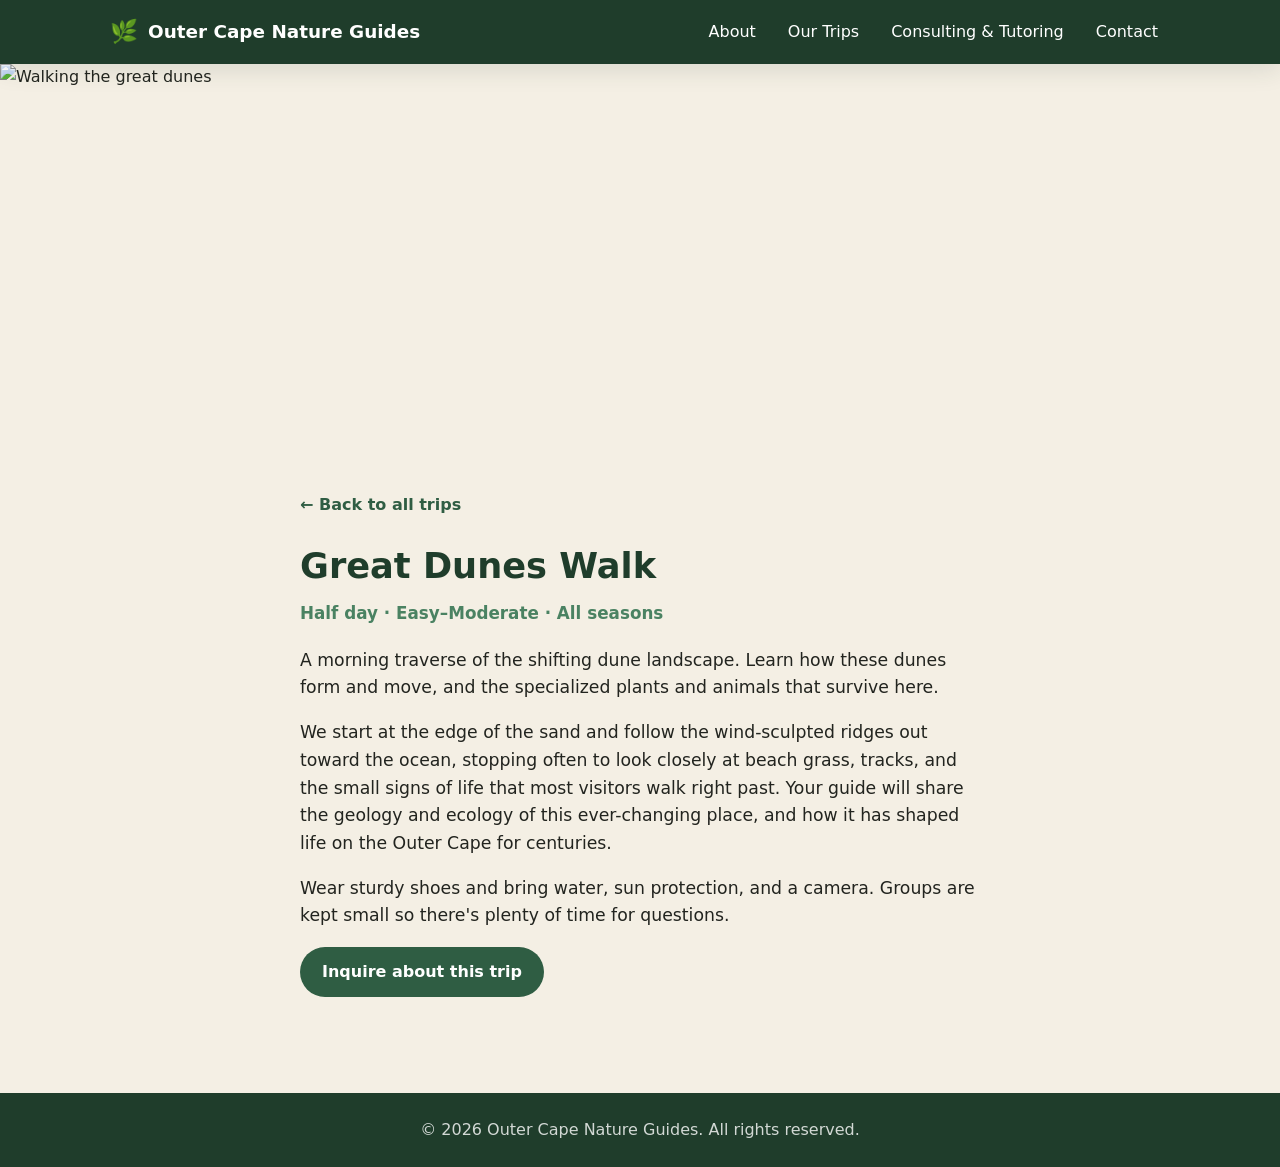
==== trips/dock-nightlife.html @ b0de97fe "Rename great-dunes-walk.html to dock-nightlife.html" ====
<!DOCTYPE html>
<html lang="en">
<head>
  <meta charset="UTF-8" />
  <meta name="viewport" content="width=device-width, initial-scale=1.0" />
  <title>Great Dunes Walk — Outer Cape Nature Guides</title>
  <meta name="description" content="A morning traverse of the shifting dune landscape of the Outer Cape." />
  <link rel="stylesheet" href="../css/style.css" />
</head>
<body>
  <header class="site-header">
    <div class="container header-inner">
      <a class="brand" href="../index.html">
        <span class="brand-mark">🌿</span>
        <span class="brand-name">Outer Cape Nature Guides</span>
      </a>
      <nav class="site-nav" aria-label="Primary">
        <button class="nav-toggle" aria-expanded="false" aria-controls="nav-menu" aria-label="Toggle navigation">
          <span></span><span></span><span></span>
        </button>
        <ul id="nav-menu" class="nav-menu">
          <li><a href="../index.html#about">About</a></li>
          <li><a href="../index.html#our-trips">Our Trips</a></li>
          <li><a href="../index.html#consulting">Consulting &amp; Tutoring</a></li>
          <li><a href="../index.html#contact">Contact</a></li>
        </ul>
      </nav>
    </div>
  </header>

  <main>
    <div class="trip-hero">
      <img src="https://picsum.photos/seed/dunes/1600/700" alt="Walking the great dunes" />
    </div>

    <section class="trip-detail">
      <div class="container prose">
        <a class="trip-back" href="../index.html#our-trips">&larr; Back to all trips</a>
        <h1>Great Dunes Walk</h1>
        <p class="trip-meta">Half day &middot; Easy&ndash;Moderate &middot; All seasons</p>

        <p>
          A morning traverse of the shifting dune landscape. Learn how these
          dunes form and move, and the specialized plants and animals that
          survive here.
        </p>
        <p>
          We start at the edge of the sand and follow the wind-sculpted ridges
          out toward the ocean, stopping often to look closely at beach grass,
          tracks, and the small signs of life that most visitors walk right past.
          Your guide will share the geology and ecology of this ever-changing
          place, and how it has shaped life on the Outer Cape for centuries.
        </p>
        <p>
          Wear sturdy shoes and bring water, sun protection, and a camera. Groups
          are kept small so there's plenty of time for questions.
        </p>

        <a class="btn btn-primary" href="../index.html#contact">Inquire about this trip</a>
      </div>
    </section>
  </main>

  <footer class="site-footer">
    <div class="container">
      <p>&copy; <span data-year>2026</span> Outer Cape Nature Guides. All rights reserved.</p>
    </div>
  </footer>

  <script src="../js/main.js"></script>
</body>
</html>
---- css/style.css ----
/* ------------------------------------------------------------------
   Outer Cape Nature Guides — styles
   Earthy, coastal palette. Responsive, no build step required.
------------------------------------------------------------------ */

:root {
  --green-900: #1f3d2b;
  --green-700: #2f5d43;
  --green-500: #4a8262;
  --sand: #f4efe4;
  --sand-dark: #e7dfcc;
  --ink: #22241f;
  --muted: #5c6157;
  --white: #ffffff;
  --shadow: 0 6px 24px rgba(31, 61, 43, 0.12);
  --radius: 14px;
  --max-width: 1100px;
}

* { box-sizing: border-box; }

html { scroll-behavior: smooth; scroll-padding-top: 84px; }

body {
  margin: 0;
  font-family: "Segoe UI", system-ui, -apple-system, Helvetica, Arial, sans-serif;
  color: var(--ink);
  background: var(--sand);
  line-height: 1.6;
}

img { max-width: 100%; display: block; }

a { color: var(--green-700); }

.container {
  width: 100%;
  max-width: var(--max-width);
  margin: 0 auto;
  padding: 0 20px;
}

/* ---------- Header / nav ---------- */
.site-header {
  position: sticky;
  top: 0;
  z-index: 50;
  background: var(--green-900);
  color: var(--white);
  box-shadow: var(--shadow);
}

.header-inner {
  display: flex;
  align-items: center;
  justify-content: space-between;
  min-height: 64px;
}

.brand {
  display: flex;
  align-items: center;
  gap: 10px;
  color: var(--white);
  text-decoration: none;
  font-weight: 700;
  font-size: 1.15rem;
}

.brand-mark { font-size: 1.4rem; }

.nav-menu {
  list-style: none;
  display: flex;
  gap: 8px;
  margin: 0;
  padding: 0;
}

.nav-menu a {
  color: var(--white);
  text-decoration: none;
  padding: 8px 12px;
  border-radius: 8px;
  font-weight: 500;
  transition: background 0.15s ease;
}

.nav-menu a:hover,
.nav-menu a[aria-current="page"] {
  background: rgba(255, 255, 255, 0.14);
}

.nav-toggle {
  display: none;
  flex-direction: column;
  gap: 5px;
  background: none;
  border: 0;
  cursor: pointer;
  padding: 8px;
}
.nav-toggle span {
  width: 24px;
  height: 2px;
  background: var(--white);
  display: block;
}

/* ---------- Buttons ---------- */
.btn {
  display: inline-block;
  padding: 12px 22px;
  border-radius: 999px;
  text-decoration: none;
  font-weight: 600;
  transition: transform 0.1s ease, background 0.15s ease;
}
.btn:hover { transform: translateY(-1px); }

.btn-primary {
  background: var(--green-700);
  color: var(--white);
}
.btn-primary:hover { background: var(--green-500); }

.btn-ghost {
  background: transparent;
  color: var(--green-900);
  border: 2px solid var(--green-700);
}
.btn-ghost:hover { background: rgba(47, 93, 67, 0.08); }

/* ---------- Hero ---------- */
.hero {
  background: linear-gradient(180deg, var(--sand) 0%, var(--sand-dark) 100%);
  padding: 56px 0;
}
.hero-inner {
  display: grid;
  grid-template-columns: 1fr 1fr;
  gap: 40px;
  align-items: center;
}
.hero-text h1 {
  font-size: 2.6rem;
  line-height: 1.15;
  margin: 0 0 16px;
  color: var(--green-900);
}
.hero-text p { font-size: 1.15rem; color: var(--muted); margin: 0 0 24px; }
.hero-actions { display: flex; gap: 14px; flex-wrap: wrap; }
.hero-image img {
  border-radius: var(--radius);
  box-shadow: var(--shadow);
  width: 100%;
  height: 100%;
  object-fit: cover;
}

/* ---------- Sections ---------- */
.section { padding: 64px 0; }
.section-alt { background: var(--white); }

.section-title {
  font-size: 2rem;
  color: var(--green-900);
  margin: 0 0 8px;
}
.section-title::after {
  content: "";
  display: block;
  width: 64px;
  height: 4px;
  background: var(--green-500);
  border-radius: 2px;
  margin-top: 10px;
}
.section-lead { color: var(--muted); font-size: 1.1rem; max-width: 640px; }
.section-cta { margin-top: 32px; }

.prose { max-width: 720px; }
.prose p { font-size: 1.08rem; }

.contact-list { list-style: none; padding: 0; font-size: 1.08rem; }
.contact-list li { margin-bottom: 8px; }

/* ---------- Trips grid ---------- */
.trip-grid {
  list-style: none;
  margin: 28px 0 0;
  padding: 0;
  display: grid;
  grid-template-columns: repeat(auto-fill, minmax(300px, 1fr));
  gap: 28px;
}
.trip-card {
  display: flex;
  flex-direction: column;
  background: var(--white);
  border-radius: var(--radius);
  overflow: hidden;
  box-shadow: var(--shadow);
  transition: transform 0.12s ease, box-shadow 0.15s ease;
}
.trip-card:hover {
  transform: translateY(-3px);
  box-shadow: 0 10px 30px rgba(31, 61, 43, 0.18);
}
.trip-card-link {
  display: flex;
  flex-direction: column;
  height: 100%;
  text-decoration: none;
  color: inherit;
}
.trip-card-media img {
  width: 100%;
  height: 200px;
  object-fit: cover;
}
.trip-card-body {
  padding: 20px 22px 24px;
  display: flex;
  flex-direction: column;
  flex: 1;
}
.trip-card-body h3 { margin: 0 0 4px; color: var(--green-900); font-size: 1.3rem; }
.trip-card:hover .trip-card-body h3 { color: var(--green-500); }
.trip-meta { color: var(--green-500); font-weight: 600; margin: 0 0 12px; font-size: 0.95rem; }

/* ---------- Trip detail page ---------- */
.trip-hero { position: relative; }
.trip-hero img {
  width: 100%;
  height: 380px;
  object-fit: cover;
}
.trip-detail { padding: 48px 0 64px; }
.trip-detail .trip-meta { font-size: 1.05rem; margin-bottom: 20px; }
.trip-detail h1 { color: var(--green-900); font-size: 2.2rem; margin: 0 0 6px; }
.trip-back { display: inline-block; margin-bottom: 20px; font-weight: 600; text-decoration: none; }
.trip-back:hover { text-decoration: underline; }
.trip-detail .prose { margin-bottom: 32px; }
@media (max-width: 820px) {
  .trip-hero img { height: 260px; }
}

/* ---------- Footer ---------- */
.site-footer {
  background: var(--green-900);
  color: rgba(255, 255, 255, 0.8);
  padding: 24px 0;
  text-align: center;
}
.site-footer p { margin: 0; }

/* ---------- Responsive ---------- */
@media (max-width: 820px) {
  .hero-inner { grid-template-columns: 1fr; }
  .hero-image { order: -1; }
  .hero-text h1 { font-size: 2.1rem; }

  .nav-toggle { display: flex; }
  .nav-menu {
    position: absolute;
    top: 64px;
    right: 0;
    left: 0;
    background: var(--green-900);
    flex-direction: column;
    gap: 0;
    padding: 8px 16px 16px;
    display: none;
  }
  .nav-menu.is-open { display: flex; }
  .nav-menu a { display: block; padding: 12px; }
}
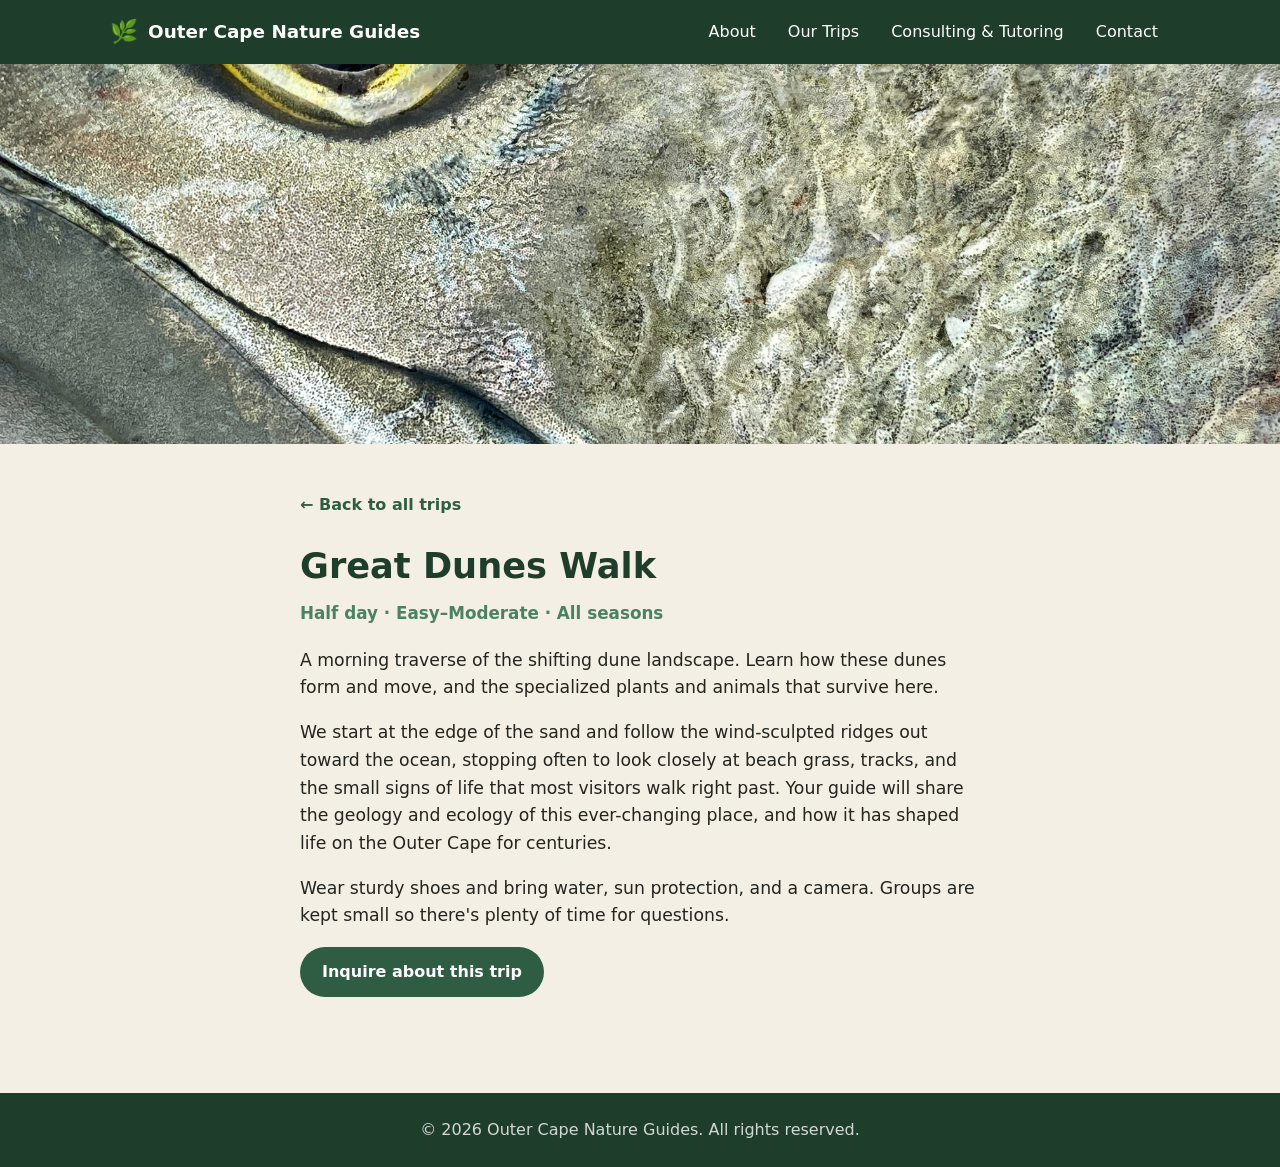
==== commit bce09649: "Update image source for Dock Nightlife section" ====
--- a/trips/dock-nightlife.html
+++ b/trips/dock-nightlife.html
@@ -30,7 +30,7 @@
 
   <main>
     <div class="trip-hero">
-      <img src="https://picsum.photos/seed/dunes/1600/700" alt="Walking the great dunes" />
+      <img src="../img/13-IMG_23689.jpg" alt="Dock Nighlife" />
     </div>
 
     <section class="trip-detail">
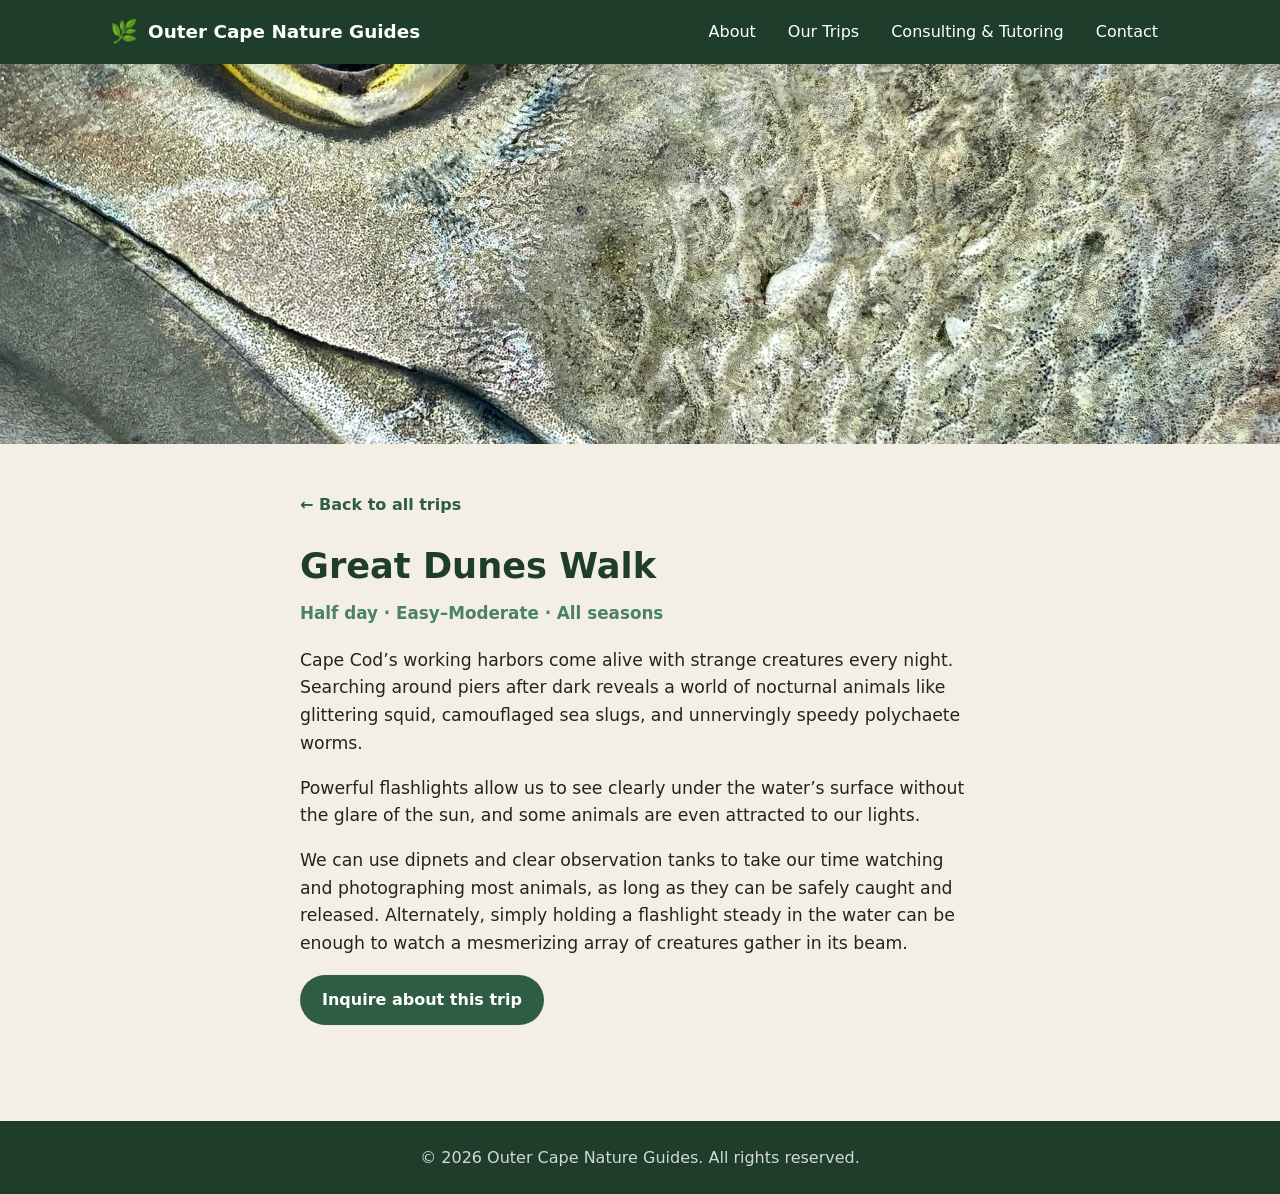
==== commit 9ffe7041: "Revise trip description for dock nightlife experience Updated the description of the Great Dunes Wal" ====
--- a/trips/dock-nightlife.html
+++ b/trips/dock-nightlife.html
@@ -40,22 +40,14 @@
         <p class="trip-meta">Half day &middot; Easy&ndash;Moderate &middot; All seasons</p>
 
         <p>
-          A morning traverse of the shifting dune landscape. Learn how these
-          dunes form and move, and the specialized plants and animals that
-          survive here.
+          Cape Cod’s working harbors come alive with strange creatures every night. Searching around piers after dark reveals a world of nocturnal animals like glittering squid, camouflaged sea slugs, and unnervingly speedy polychaete worms.
         </p>
         <p>
-          We start at the edge of the sand and follow the wind-sculpted ridges
-          out toward the ocean, stopping often to look closely at beach grass,
-          tracks, and the small signs of life that most visitors walk right past.
-          Your guide will share the geology and ecology of this ever-changing
-          place, and how it has shaped life on the Outer Cape for centuries.
+          Powerful flashlights allow us to see clearly under the water’s surface without the glare of the sun, and some animals are even attracted to our lights.
         </p>
         <p>
-          Wear sturdy shoes and bring water, sun protection, and a camera. Groups
-          are kept small so there's plenty of time for questions.
+          We can use dipnets and clear observation tanks to take our time watching and photographing most animals, as long as they can be safely caught and released. Alternately, simply holding a flashlight steady in the water can be enough to watch a mesmerizing array of creatures gather in its beam. 
         </p>
-
         <a class="btn btn-primary" href="../index.html#contact">Inquire about this trip</a>
       </div>
     </section>
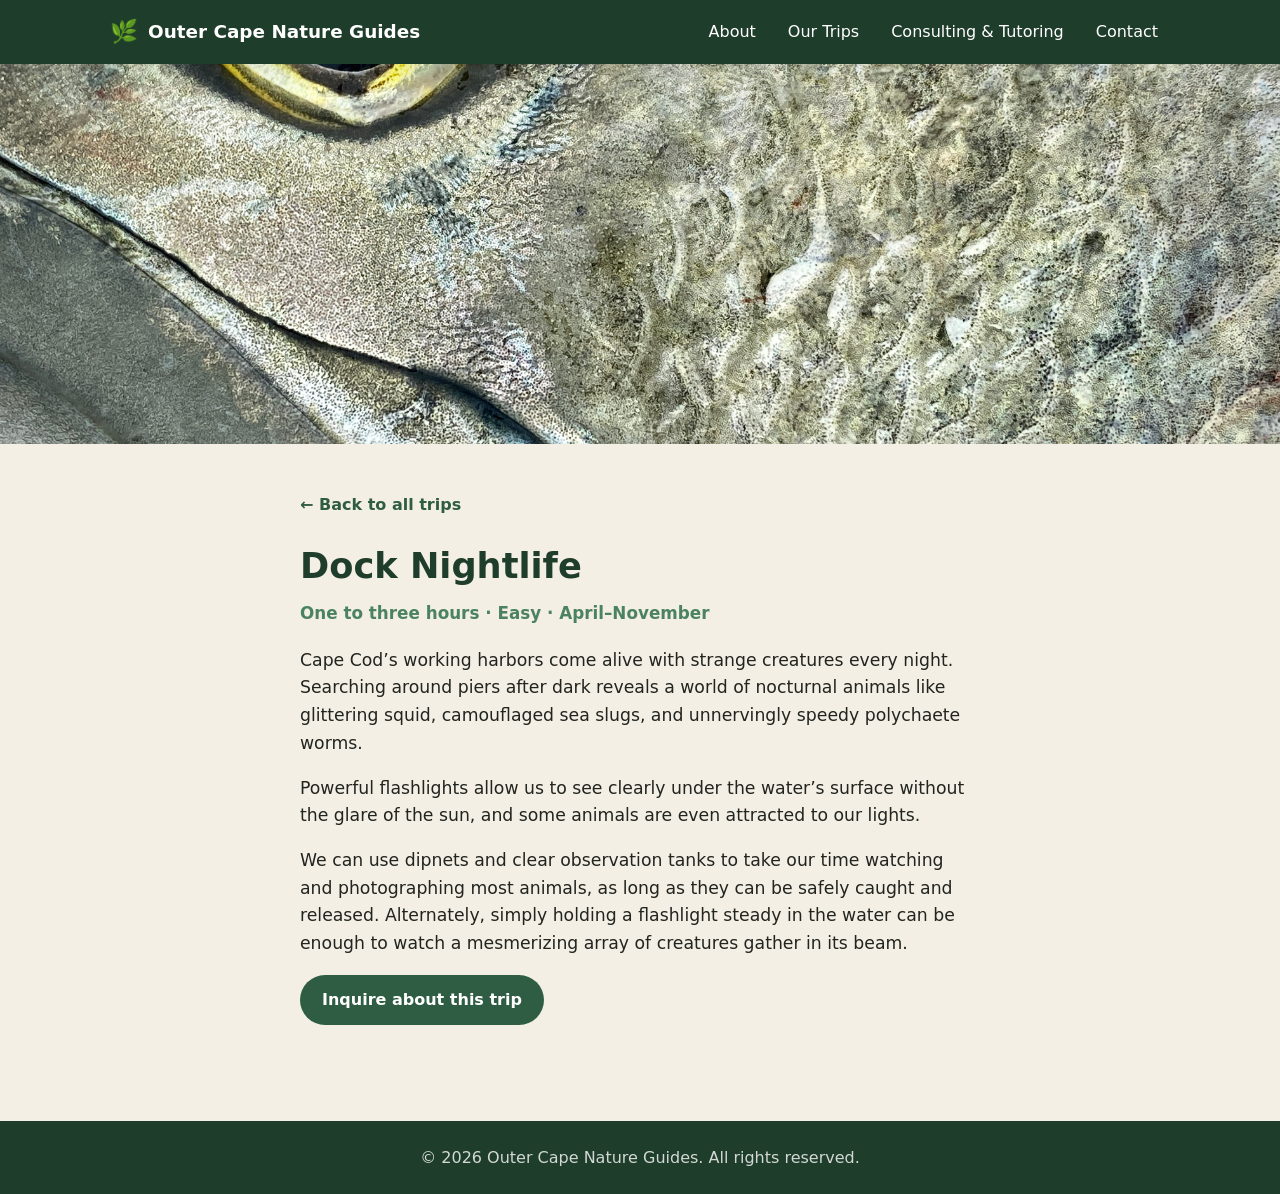
==== commit a9ac87dc: "Update title and description for Dock Nightlife page" ====
--- a/trips/dock-nightlife.html
+++ b/trips/dock-nightlife.html
@@ -3,8 +3,8 @@
 <head>
   <meta charset="UTF-8" />
   <meta name="viewport" content="width=device-width, initial-scale=1.0" />
-  <title>Great Dunes Walk — Outer Cape Nature Guides</title>
-  <meta name="description" content="A morning traverse of the shifting dune landscape of the Outer Cape." />
+  <title>Dock Nightlife — Outer Cape Nature Guides</title>
+  <meta name="description" content="Peering off piers at an underwater world." />
   <link rel="stylesheet" href="../css/style.css" />
 </head>
 <body>
@@ -36,8 +36,8 @@
     <section class="trip-detail">
       <div class="container prose">
         <a class="trip-back" href="../index.html#our-trips">&larr; Back to all trips</a>
-        <h1>Great Dunes Walk</h1>
-        <p class="trip-meta">Half day &middot; Easy&ndash;Moderate &middot; All seasons</p>
+        <h1>Dock Nightlife</h1>
+        <p class="trip-meta">One to three hours &middot; Easy &middot; April&ndash;November</p>
 
         <p>
           Cape Cod’s working harbors come alive with strange creatures every night. Searching around piers after dark reveals a world of nocturnal animals like glittering squid, camouflaged sea slugs, and unnervingly speedy polychaete worms.
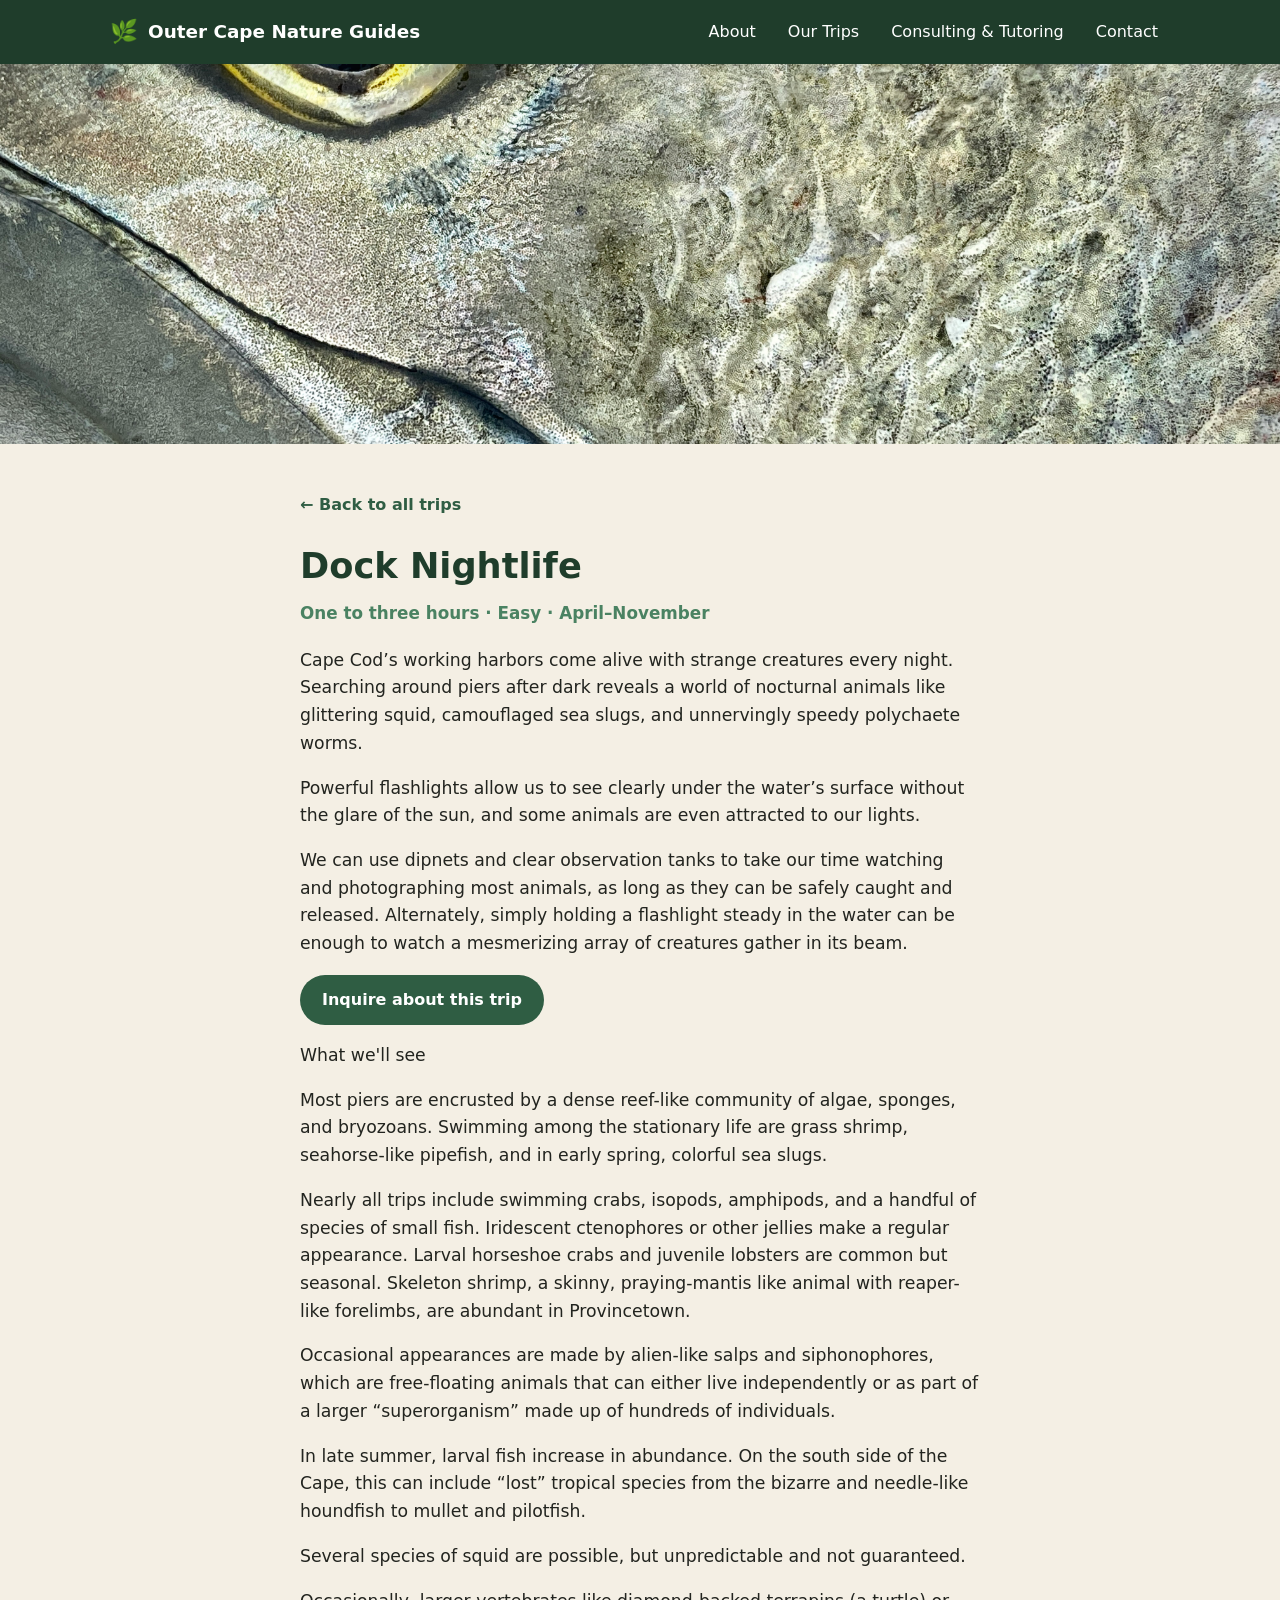
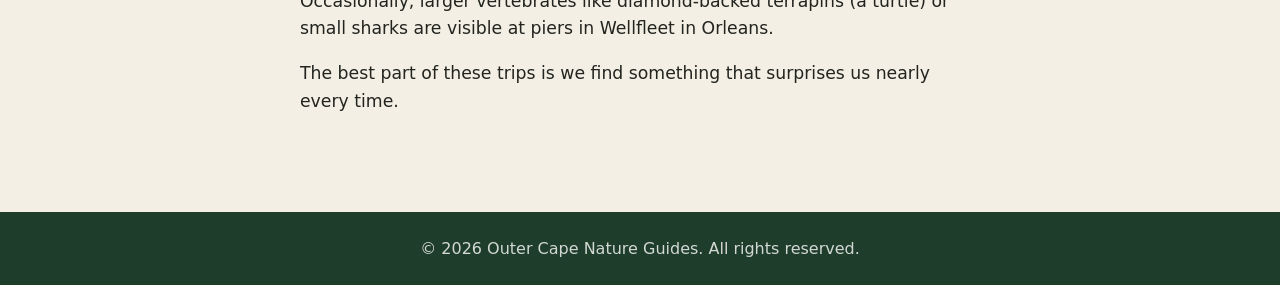
==== commit 1abcf003: "Enhance dock nightlife page with marine life details Added detailed descriptions of marine life and " ====
--- a/trips/dock-nightlife.html
+++ b/trips/dock-nightlife.html
@@ -49,6 +49,23 @@
           We can use dipnets and clear observation tanks to take our time watching and photographing most animals, as long as they can be safely caught and released. Alternately, simply holding a flashlight steady in the water can be enough to watch a mesmerizing array of creatures gather in its beam. 
         </p>
         <a class="btn btn-primary" href="../index.html#contact">Inquire about this trip</a>
+         <p>
+           What we'll see
+         </p>
+        <p>        Most piers are encrusted by a dense reef-like community of algae, sponges, and bryozoans. Swimming among the stationary life are grass shrimp, seahorse-like pipefish, and in early spring, colorful sea slugs. 
+</p>
+        <p>Nearly all trips include swimming crabs, isopods, amphipods, and a handful of species of small fish. Iridescent ctenophores or other jellies make a regular appearance. Larval horseshoe crabs and juvenile lobsters are common but seasonal. Skeleton shrimp, a skinny, praying-mantis like animal with reaper-like forelimbs, are abundant in Provincetown.
+        </p>
+        <p>Occasional appearances are made by alien-like salps and siphonophores, which are free-floating animals that can either live independently or as part of a larger “superorganism” made up of hundreds of individuals.  
+        </p>
+        <p>In late summer, larval fish increase in abundance. On the south side of the Cape, this can include “lost” tropical species from the bizarre and needle-like houndfish to mullet and pilotfish.
+        </p>
+        <p>Several species of squid are possible, but unpredictable and not guaranteed.
+        </p>
+        <p> Occasionally, larger vertebrates like diamond-backed terrapins (a turtle) or small sharks are visible at piers in Wellfleet in Orleans. 
+        </p>
+        <p>The best part of these trips is we find something that surprises us nearly every time. 
+        </p>
       </div>
     </section>
   </main>
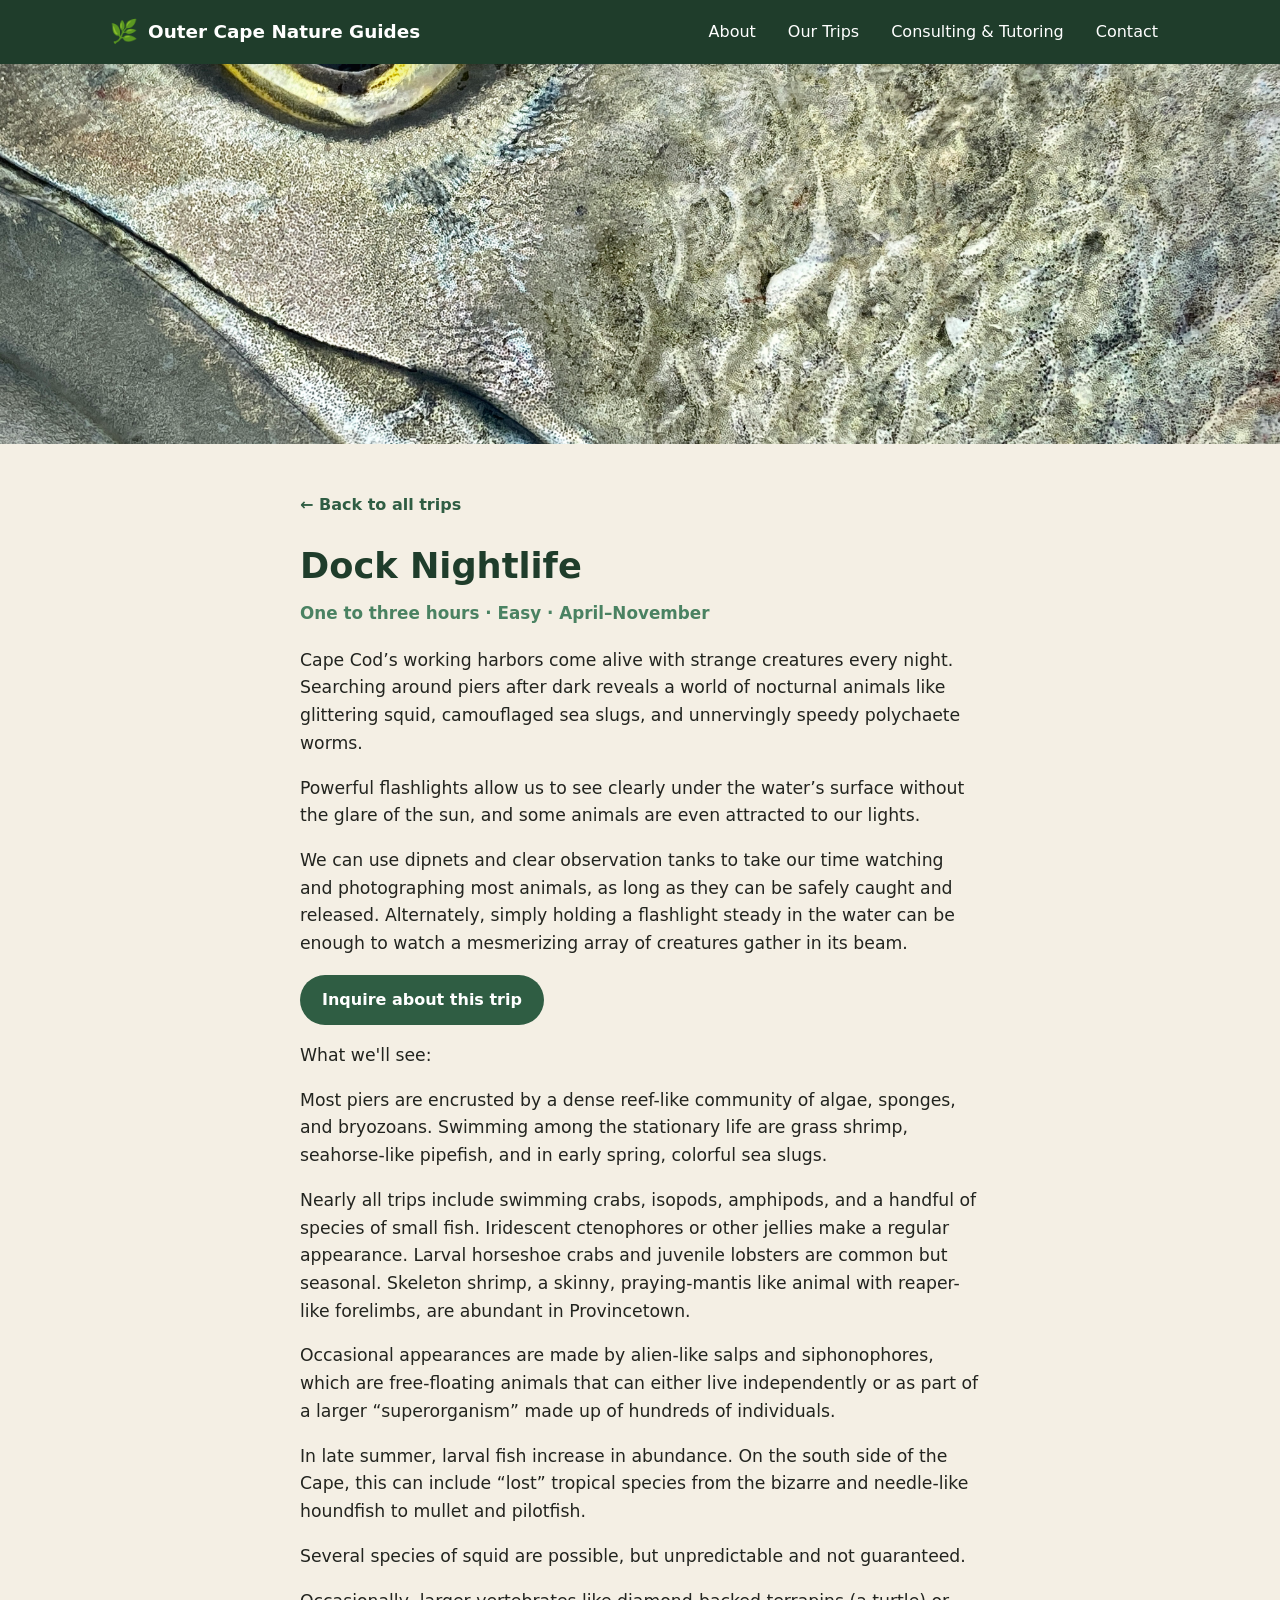
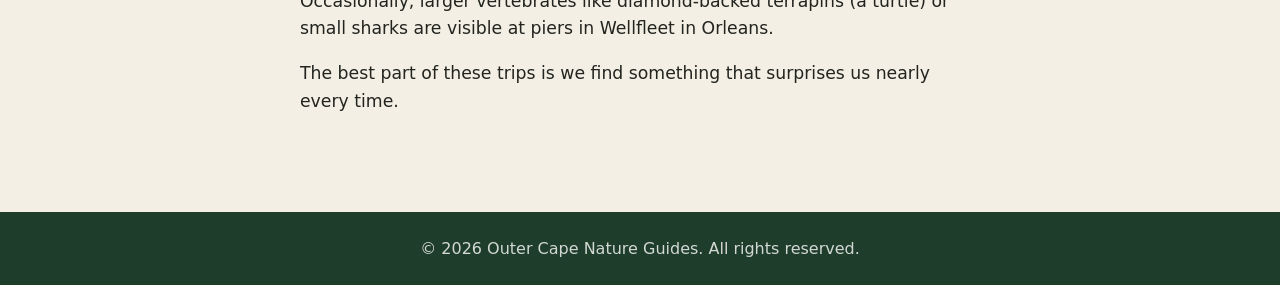
==== commit 04975e79: "Fix typo in section heading for dock nightlife" ====
--- a/trips/dock-nightlife.html
+++ b/trips/dock-nightlife.html
@@ -50,7 +50,7 @@
         </p>
         <a class="btn btn-primary" href="../index.html#contact">Inquire about this trip</a>
          <p>
-           What we'll see
+           What we'll see&colon;
          </p>
         <p>        Most piers are encrusted by a dense reef-like community of algae, sponges, and bryozoans. Swimming among the stationary life are grass shrimp, seahorse-like pipefish, and in early spring, colorful sea slugs. 
 </p>
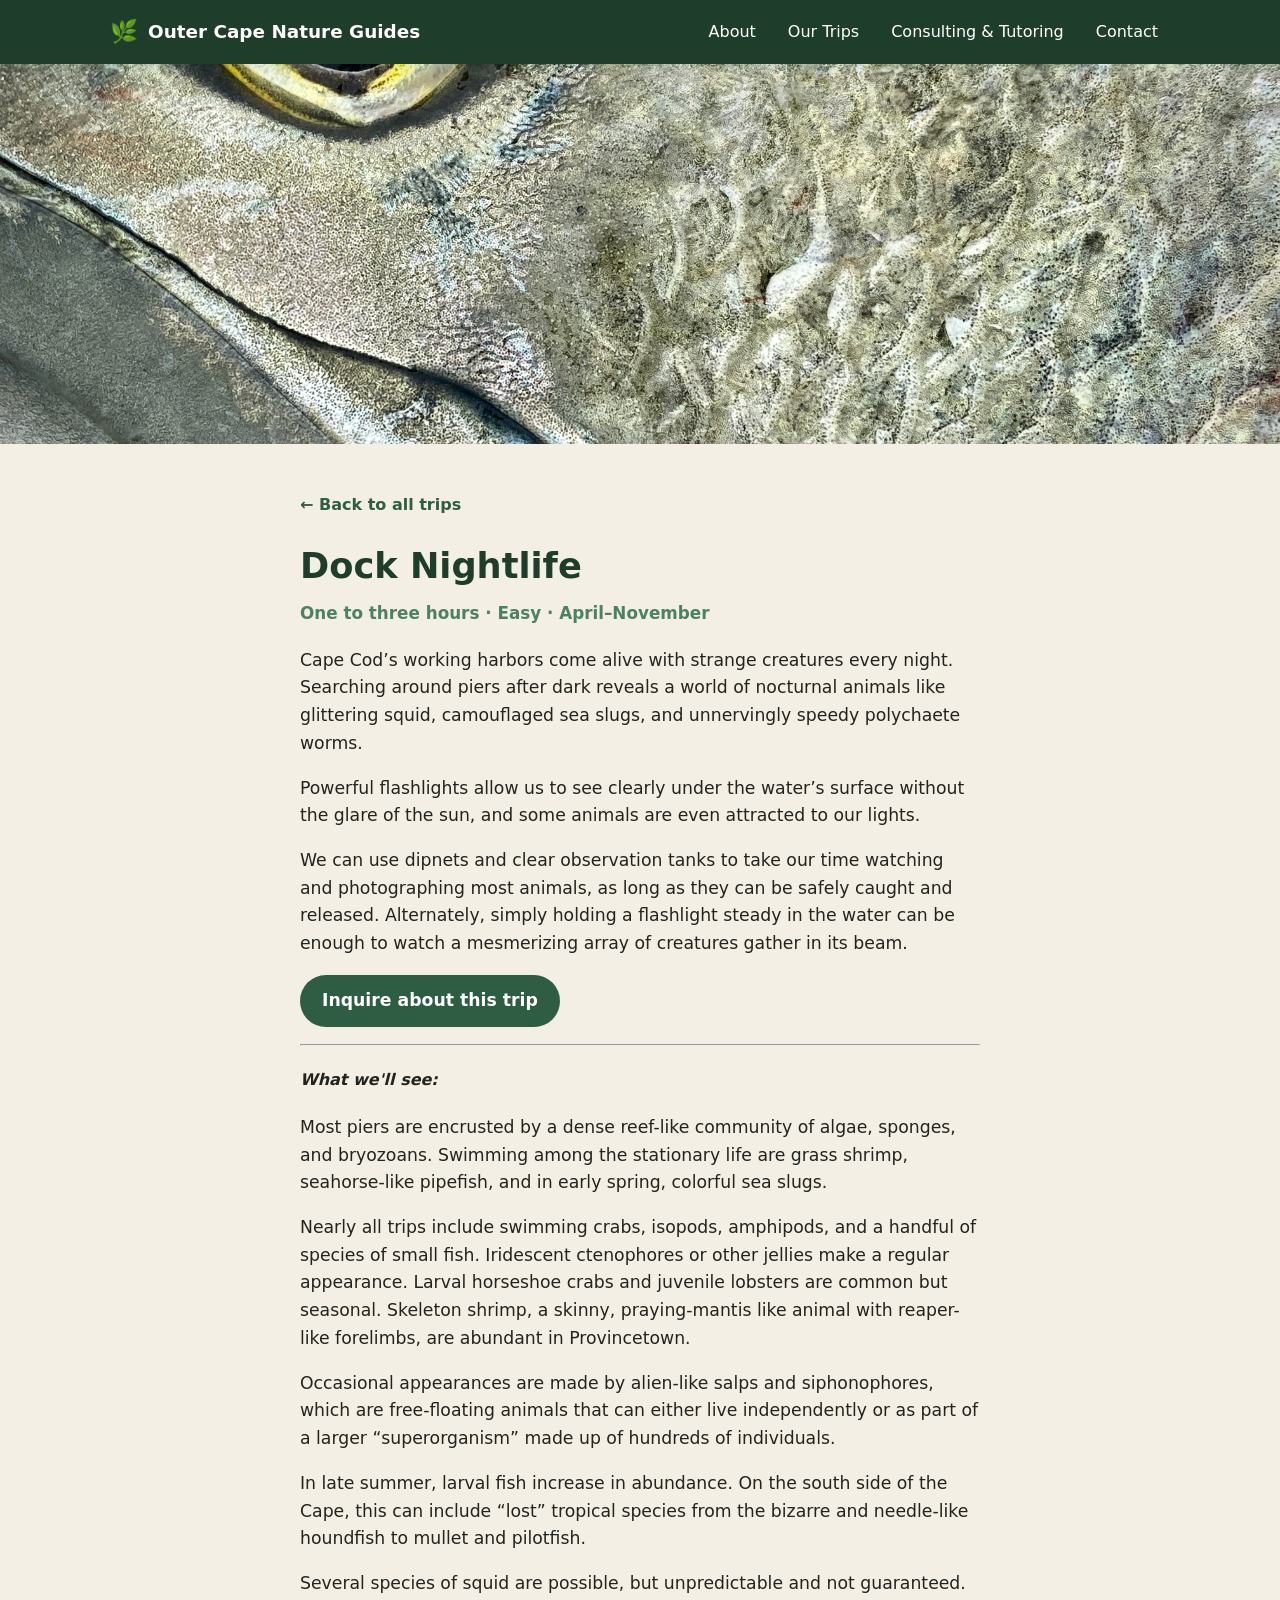
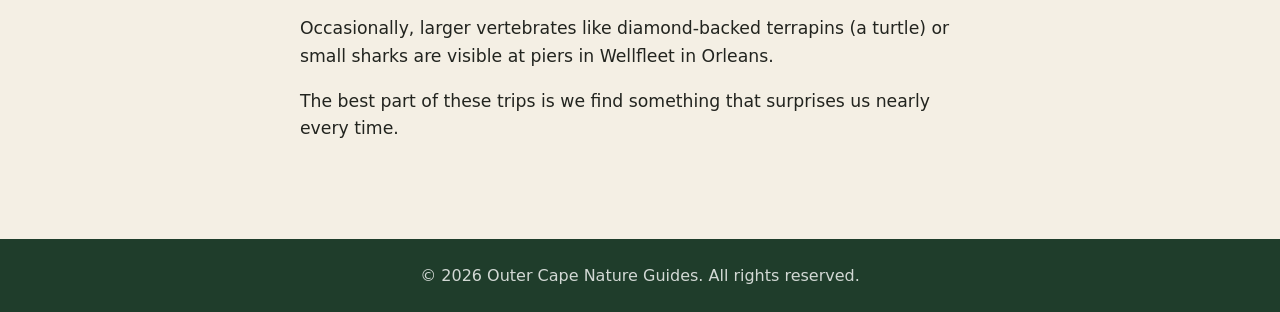
==== commit 3811124b: "Update inquiry link placement and add section header Rearranged the inquiry link and added a section" ====
--- a/trips/dock-nightlife.html
+++ b/trips/dock-nightlife.html
@@ -48,9 +48,11 @@
         <p>
           We can use dipnets and clear observation tanks to take our time watching and photographing most animals, as long as they can be safely caught and released. Alternately, simply holding a flashlight steady in the water can be enough to watch a mesmerizing array of creatures gather in its beam. 
         </p>
-        <a class="btn btn-primary" href="../index.html#contact">Inquire about this trip</a>
-         <p>
-           What we'll see&colon;
+        <p>
+        <a class="btn btn-primary" href="../index.html#contact">Inquire about this trip</a> </p>
+        <hr/> 
+    <p>
+           <h4 style="font-style:italic;">What we'll see&colon;</h4>
          </p>
         <p>        Most piers are encrusted by a dense reef-like community of algae, sponges, and bryozoans. Swimming among the stationary life are grass shrimp, seahorse-like pipefish, and in early spring, colorful sea slugs. 
 </p>
